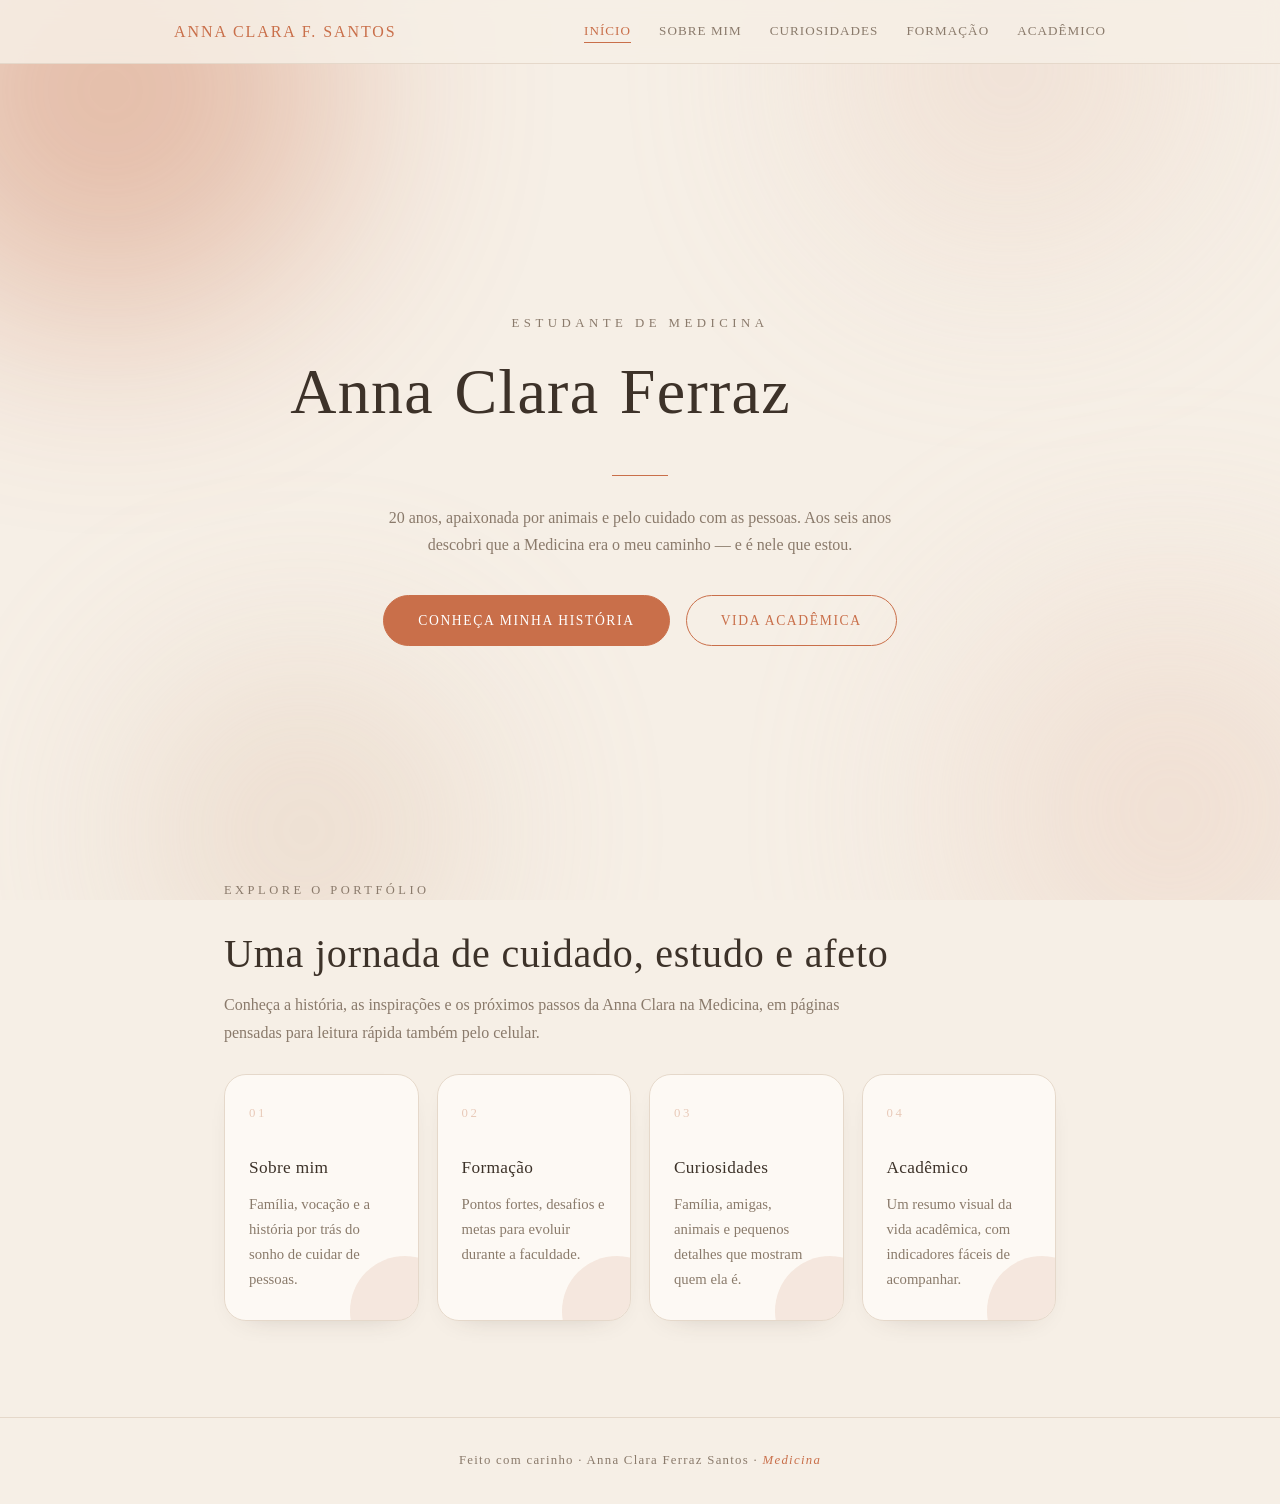
==== index.html @ c4f5bfd1 "." ====
<!DOCTYPE html>
<html lang="pt-BR">
<head>
  <meta charset="UTF-8">
  <meta name="viewport" content="width=device-width, initial-scale=1.0">
  <title>Anna Clara Ferraz Santos</title>
  <link rel="stylesheet" href="style.css">
</head>
<body>

  <header>
    <nav>
      <a href="index.html" class="logo">Anna Clara F. Santos</a>
      <button class="menu-toggle" aria-label="Abrir menu">☰</button>
      <ul class="nav-links">
        <li><a href="index.html" class="active">Início</a></li>
        <li><a href="sobre.html">Sobre mim</a></li>
        <li><a href="curiosidades.html">Curiosidades</a></li>
        <li><a href="formacao.html">Formação</a></li>
        <li><a href="academico.html">Acadêmico</a></li>
      </ul>
    </nav>
  </header>

  <main>
    <section class="hero">
      <p class="tag reveal">Estudante de Medicina</p>
      <h1 class="hero-name" data-text="Anna Clara Ferraz Santos"></h1>
      <div class="divider reveal"></div>
      <p class="reveal delay-1">
        20 anos, apaixonada por animais e pelo cuidado com as pessoas.
        Aos seis anos descobri que a Medicina era o meu caminho — e é nele que estou.
      </p>
      <div class="hero-btns reveal delay-2">
        <a href="sobre.html" class="btn btn-solid">Conheça minha história</a>
        <a href="academico.html" class="btn">Vida acadêmica</a>
      </div>
    </section>

    <section class="home-preview container reveal delay-3" aria-label="Destaques do portfólio">
      <p class="section-kicker">Explore o portfólio</p>
      <h2>Uma jornada de cuidado, estudo e afeto</h2>
      <p>
        Conheça a história, as inspirações e os próximos passos da Anna Clara na Medicina,
        em páginas pensadas para leitura rápida também pelo celular.
      </p>

      <div class="feature-grid">
        <a class="feature-card" href="sobre.html">
          <span class="num">01</span>
          <h3>Sobre mim</h3>
          <p>Família, vocação e a história por trás do sonho de cuidar de pessoas.</p>
        </a>
        <a class="feature-card" href="formacao.html">
          <span class="num">02</span>
          <h3>Formação</h3>
          <p>Pontos fortes, desafios e metas para evoluir durante a faculdade.</p>
        </a>
        <a class="feature-card" href="curiosidades.html">
          <span class="num">03</span>
          <h3>Curiosidades</h3>
          <p>Família, amigas, animais e pequenos detalhes que mostram quem ela é.</p>
        </a>
        <a class="feature-card" href="academico.html">
          <span class="num">04</span>
          <h3>Acadêmico</h3>
          <p>Um resumo visual da vida acadêmica, com indicadores fáceis de acompanhar.</p>
        </a>
      </div>
    </section>
  </main>

  <footer>
    <p>Feito com carinho · Anna Clara Ferraz Santos · <em>Medicina</em></p>
  </footer>

  <script src="script.js"></script>
</body>
</html>
---- style.css ----
/* ===== Reset & Base ===== */
* {
  margin: 0;
  padding: 0;
  box-sizing: border-box;
}

:root {
  --bg: #f6efe6;
  --surface: #fffdf9;
  --text: #3d3229;
  --text-light: #8a7a6b;
  --accent: #c96f4a;
  --accent-soft: #e8c9b8;
  --line: #e5d8ca;
  --shadow: 0 18px 45px -30px rgba(61, 50, 41, 0.55);
  --shadow-soft: 0 10px 30px -24px rgba(61, 50, 41, 0.45);
}

html {
  scroll-behavior: smooth;
}

body {
  font-family: "Georgia", "Times New Roman", serif;
  background: var(--bg);
  color: var(--text);
  line-height: 1.7;
}

h1, h2, h3 {
  font-weight: normal;
  letter-spacing: 0.02em;
}

a {
  color: inherit;
  text-decoration: none;
}

:focus-visible {
  outline: 2px solid var(--accent);
  outline-offset: 4px;
}

.container {
  max-width: 880px;
  margin: 0 auto;
  padding: 0 24px;
}

/* ===== Header / Nav ===== */
header {
  position: sticky;
  top: 0;
  background: rgba(246, 239, 230, 0.85);
  backdrop-filter: blur(10px);
  border-bottom: 1px solid var(--line);
  z-index: 10;
}

nav {
  display: flex;
  align-items: center;
  justify-content: space-between;
  gap: 22px;
  padding: 18px 24px;
  max-width: 980px;
  margin: 0 auto;
}

.logo {
  font-size: 1rem;
  color: var(--accent);
  letter-spacing: 0.12em;
  text-transform: uppercase;
}

nav ul {
  display: flex;
  gap: clamp(14px, 2.6vw, 28px);
  list-style: none;
  font-size: 0.82rem;
  letter-spacing: 0.08em;
  text-transform: uppercase;
}

nav ul a {
  color: var(--text-light);
  padding-bottom: 4px;
  border-bottom: 1px solid transparent;
  transition: color 0.25s, border-color 0.25s;
}

nav ul a:hover,
nav ul a.active {
  color: var(--accent);
  border-color: var(--accent);
}

/* Botão hambúrguer (só aparece no mobile) */
.menu-toggle {
  display: none;
  width: 44px;
  height: 44px;
  align-items: center;
  justify-content: center;
  background: rgba(255, 253, 249, 0.7);
  border: 1px solid var(--line);
  border-radius: 999px;
  font-size: 1.5rem;
  color: var(--accent);
  cursor: pointer;
  box-shadow: var(--shadow-soft);
}

/* ===== Hero (home) ===== */
.hero {
  min-height: calc(100vh - 70px);
  display: flex;
  flex-direction: column;
  justify-content: center;
  text-align: center;
  padding: 48px 24px;
}

/* Fundo decorativo global: manchas de cor nos cantos, fixo na rolagem */
.page-bg {
  position: fixed;
  inset: 0;
  z-index: -1;
  pointer-events: none;
  overflow: hidden;
}

.blob {
  position: absolute;
  border-radius: 50%;
  filter: blur(110px);
  opacity: 0.4;
}

.blob-1 {
  width: 460px;
  height: 460px;
  background: var(--accent);
  top: -140px;
  left: -120px;
  animation: drift-1 24s ease-in-out infinite alternate;
}

.blob-2 {
  width: 420px;
  height: 420px;
  background: var(--accent-soft);
  bottom: -120px;
  right: -100px;
  animation: drift-2 28s ease-in-out infinite alternate;
}

.blob-3 {
  width: 300px;
  height: 300px;
  background: #d9b8a0;
  bottom: -80px;
  left: 12%;
  animation: drift-3 32s ease-in-out infinite alternate;
}

.blob-4 {
  width: 340px;
  height: 340px;
  background: var(--accent-soft);
  top: -100px;
  right: 8%;
  animation: drift-2 36s ease-in-out infinite alternate-reverse;
}

@keyframes drift-1 {
  from { transform: translate(0, 0) scale(1); }
  to   { transform: translate(140px, 90px) scale(1.15); }
}

@keyframes drift-2 {
  from { transform: translate(0, 0) scale(1.1); }
  to   { transform: translate(-110px, -70px) scale(0.95); }
}

@keyframes drift-3 {
  from { transform: translate(0, 0) scale(0.9); }
  to   { transform: translate(-130px, 60px) scale(1.2); }
}

/* Nome surge letra por letra, saindo do blur */
.hero-name .char {
  display: inline-block;
  opacity: 0;
  filter: blur(12px);
  transform: translateY(20px);
  transition: opacity 0.6s ease, filter 0.7s ease, transform 0.7s cubic-bezier(0.22, 1, 0.36, 1);
}

.hero-name .char.on {
  opacity: 1;
  filter: blur(0);
  transform: none;
}

/* Espaços entre palavras precisam de largura */
.hero-name .char.space {
  width: 0.32em;
}

.hero .tag {
  font-size: 0.8rem;
  letter-spacing: 0.35em;
  text-transform: uppercase;
  color: var(--text-light);
  margin-bottom: 20px;
}

.hero h1 {
  font-size: clamp(2.4rem, 6vw, 4rem);
  line-height: 1.2;
  margin-bottom: 16px;
}

.hero h1 em {
  color: var(--accent);
  font-style: italic;
}

.hero p {
  max-width: 520px;
  margin: 0 auto 36px;
  color: var(--text-light);
}

/* Botões lado a lado no hero */
.hero-btns {
  display: flex;
  gap: 16px;
  justify-content: center;
  flex-wrap: wrap;
}

/* Divisor alinhado à esquerda (seções internas) */
.divider.left {
  margin-left: 0;
}

.divider {
  width: 56px;
  height: 1px;
  background: var(--accent);
  margin: 28px auto;
  opacity: 0.6;
}

/* ===== Home preview ===== */
.home-preview {
  padding: 20px 24px 96px;
  margin-top: -34px;
}

.section-kicker {
  font-size: 0.78rem;
  letter-spacing: 0.28em;
  text-transform: uppercase;
  color: var(--accent);
  margin-bottom: 12px;
}

.home-preview > h2,
.highlight-box h2 {
  font-size: clamp(1.8rem, 4vw, 2.5rem);
  line-height: 1.25;
  margin-bottom: 12px;
}

.home-preview > p,
.highlight-box > p {
  max-width: 640px;
  color: var(--text-light);
  margin-bottom: 28px;
}

.feature-grid {
  display: grid;
  grid-template-columns: repeat(4, 1fr);
  gap: 18px;
}

.feature-card {
  position: relative;
  min-height: 220px;
  padding: 28px 24px;
  background: rgba(255, 253, 249, 0.76);
  border: 1px solid var(--line);
  border-radius: 22px;
  box-shadow: var(--shadow-soft);
  overflow: hidden;
  transition: transform 0.28s ease, box-shadow 0.28s ease, border-color 0.28s ease;
}

.feature-card::after {
  content: "";
  position: absolute;
  width: 110px;
  height: 110px;
  right: -42px;
  bottom: -46px;
  border-radius: 50%;
  background: var(--accent-soft);
  opacity: 0.38;
  transition: transform 0.28s ease, opacity 0.28s ease;
}

.feature-card:hover {
  transform: translateY(-6px);
  border-color: var(--accent-soft);
  box-shadow: var(--shadow);
}

.feature-card:hover::after {
  opacity: 0.56;
  transform: scale(1.18);
}

.feature-card h3 {
  font-size: 1.08rem;
  margin: 28px 0 10px;
  color: var(--text);
}

.feature-card p {
  color: var(--text-light);
  font-size: 0.92rem;
}

/* ===== Botões ===== */
.btn {
  display: inline-block;
  padding: 13px 34px;
  font-size: 0.85rem;
  letter-spacing: 0.12em;
  text-transform: uppercase;
  border: 1px solid var(--accent);
  color: var(--accent);
  border-radius: 999px;
  transition: background 0.3s, color 0.3s, transform 0.25s ease, box-shadow 0.25s ease;
}

.btn:hover {
  transform: translateY(-2px);
  box-shadow: var(--shadow-soft);
}

.btn:hover {
  background: var(--accent);
  color: var(--bg);
}

.btn-solid {
  background: var(--accent);
  color: #fff;
}

.btn-solid:hover {
  background: #b25c39;
  border-color: #b25c39;
  color: #fff;
}

/* ===== Seções internas ===== */
.page {
  padding: 72px 0 96px;
}

.page-header {
  margin-bottom: 48px;
}

.page-header .tag {
  font-size: 0.78rem;
  letter-spacing: 0.3em;
  text-transform: uppercase;
  color: var(--text-light);
}

.page-header h1 {
  font-size: clamp(2rem, 5vw, 2.8rem);
  margin-top: 10px;
}

.page-header .divider {
  margin: 20px 0 0;
}

section.block {
  margin-bottom: 56px;
}

section.block h2 {
  font-size: 1.15rem;
  letter-spacing: 0.14em;
  text-transform: uppercase;
  color: var(--accent);
  margin-bottom: 16px;
}

section.block p {
  color: var(--text-light);
  margin-bottom: 14px;
}

section.block strong {
  color: var(--text);
  font-weight: normal;
}

/* ===== Layout Editorial - Sobre mim ===== */
.editorial-layout {
  display: grid;
  grid-template-columns: 1fr 420px;
  gap: 60px;
  align-items: start;
}

.editorial-texto {
  padding-right: 20px;
}

.editorial-texto h2 {
  font-size: 1.15rem;
  letter-spacing: 0.14em;
  text-transform: uppercase;
  color: var(--accent);
  margin-bottom: 28px;
  position: sticky;
  top: 100px;
}

.texto-bloco {
  margin-bottom: 36px;
  padding-left: 24px;
  border-left: 2px solid transparent;
  transition: border-color 0.4s ease, padding-left 0.4s ease;
  opacity: 0.6;
  transform: translateX(-8px);
  transition: opacity 0.4s ease, transform 0.4s ease, border-color 0.4s ease, padding-left 0.4s ease;
}

.texto-bloco.ativo {
  opacity: 1;
  transform: translateX(0);
  border-color: var(--accent);
  padding-left: 20px;
}

.texto-bloco p {
  color: var(--text-light);
  line-height: 1.8;
  font-size: 1rem;
}

.texto-bloco strong {
  color: var(--text);
  font-weight: 500;
  transition: color 0.3s ease;
}

.texto-bloco.ativo strong {
  color: var(--accent);
}

/* Coluna da imagem - sticky */
.editorial-imagem {
  position: sticky;
  top: 100px;
  height: fit-content;
}

.imagem-principal {
  position: relative;
  aspect-ratio: 4 / 5;
  border-radius: 16px;
  overflow: hidden;
  background: var(--surface);
  border: 1px solid var(--line);
  box-shadow:
    0 4px 24px -4px rgba(61, 50, 41, 0.1),
    0 1px 3px -1px rgba(61, 50, 41, 0.06);
  cursor: zoom-in;
}

.imagem-principal img {
  position: absolute;
  inset: 0;
  width: 100%;
  height: 100%;
  object-fit: cover;
  opacity: 0;
  transform: scale(1.05);
  transition:
    opacity 0.7s cubic-bezier(0.22, 1, 0.36, 1),
    transform 0.9s cubic-bezier(0.22, 1, 0.36, 1),
    filter 0.5s ease;
  filter: grayscale(15%) contrast(0.98);
}

.imagem-principal img.imagem-ativa {
  opacity: 1;
  transform: scale(1);
  filter: grayscale(0) contrast(1);
  z-index: 1;
}

/* Hover sutil na imagem principal */
.imagem-principal:hover img.imagem-ativa {
  transform: scale(1.02);
  filter: grayscale(0) contrast(1.02) brightness(1.02);
}

/* Legenda da imagem */
.imagem-legenda {
  position: absolute;
  bottom: 0;
  left: 0;
  right: 0;
  padding: 32px 24px 24px;
  background: linear-gradient(180deg, transparent, rgba(61, 50, 41, 0.85));
  color: #fff;
  opacity: 0;
  transform: translateY(12px);
  transition: opacity 0.4s ease, transform 0.4s ease;
}

.imagem-principal:hover .imagem-legenda {
  opacity: 1;
  transform: translateY(0);
}

.legenda-texto {
  display: block;
  font-family: "Georgia", serif;
  font-size: 1rem;
  letter-spacing: 0.01em;
  margin-bottom: 6px;
  font-weight: 400;
  opacity: 1;
  transform: translateY(0);
  transition: opacity 0.2s ease, transform 0.2s ease;
}

.legenda-dica {
  display: block;
  font-size: 0.65rem;
  letter-spacing: 0.15em;
  text-transform: uppercase;
  opacity: 0.7;
  font-family: system-ui, sans-serif;
}

/* Barra de progresso sutil */
.imagem-progresso {
  margin-top: 16px;
  height: 2px;
  background: var(--line);
  border-radius: 1px;
  overflow: hidden;
}

.progresso-barra {
  display: block;
  height: 100%;
  background: var(--accent);
  width: var(--progress);
  transition: width 0.7s cubic-bezier(0.22, 1, 0.36, 1);
  border-radius: 1px;
  transform-origin: left;
}

/* Responsivo editorial */
@media (max-width: 1024px) {
  .editorial-layout {
    grid-template-columns: 1fr;
    gap: 40px;
  }

  .editorial-texto {
    padding-right: 0;
    max-width: 100%;
  }

  .editorial-texto h2 {
    position: static;
    margin-bottom: 20px;
  }

  .editorial-imagem {
    position: static;
    max-width: 480px;
    margin: 0 auto;
  }

  .imagem-principal {
    aspect-ratio: 3 / 4;
  }
}

@media (max-width: 600px) {
  .editorial-imagem {
    max-width: 100%;
  }

  .imagem-principal {
    aspect-ratio: 4 / 5;
    border-radius: 12px;
  }

  .texto-bloco {
    padding-left: 16px;
    margin-bottom: 28px;
  }

  .texto-bloco.ativo {
    padding-left: 12px;
  }
}

/* ===== Lightbox ===== */
.lightbox {
  position: fixed;
  inset: 0;
  z-index: 1000;
  background: rgba(61, 50, 41, 0.95);
  backdrop-filter: blur(8px);
  display: flex;
  align-items: center;
  justify-content: center;
  padding: 24px;
  opacity: 0;
  visibility: hidden;
  transition: opacity 0.4s cubic-bezier(0.22, 1, 0.36, 1),
              visibility 0.4s;
}

.lightbox:not([hidden]) {
  opacity: 1;
  visibility: visible;
}

.lightbox-figura {
  max-width: 90vw;
  max-height: 85vh;
  transform: scale(0.92) translateY(20px);
  transition: transform 0.45s cubic-bezier(0.22, 1, 0.36, 1);
}

.lightbox:not([hidden]) .lightbox-figura {
  transform: scale(1) translateY(0);
}

.lightbox-figura img {
  max-width: 100%;
  max-height: 85vh;
  border-radius: 8px;
  box-shadow: 0 32px 64px -12px rgba(0, 0, 0, 0.4),
              0 0 0 1px rgba(255, 255, 255, 0.08);
}

.lightbox-legenda {
  text-align: center;
  color: #fff;
  margin-top: 16px;
  font-family: "Georgia", serif;
  font-size: 1rem;
  letter-spacing: 0.02em;
  opacity: 0;
  transform: translateY(10px);
  transition: opacity 0.3s ease 0.2s, transform 0.3s ease 0.2s;
}

.lightbox:not([hidden]) .lightbox-legenda {
  opacity: 1;
  transform: translateY(0);
}

.lightbox-contador {
  text-align: center;
  color: rgba(255, 255, 255, 0.5);
  font-size: 0.8rem;
  letter-spacing: 0.1em;
  text-transform: uppercase;
  margin-top: 8px;
  opacity: 0;
  transition: opacity 0.3s ease 0.3s;
}

.lightbox:not([hidden]) .lightbox-contador {
  opacity: 1;
}

/* Botões do lightbox */
.lightbox-fechar,
.lightbox-nav {
  position: absolute;
  background: rgba(255, 255, 255, 0.1);
  border: 1px solid rgba(255, 255, 255, 0.2);
  border-radius: 50%;
  width: 52px;
  height: 52px;
  display: flex;
  align-items: center;
  justify-content: center;
  color: #fff;
  cursor: pointer;
  transition: background 0.25s ease, border-color 0.25s ease, transform 0.2s ease;
  backdrop-filter: blur(4px);
}

.lightbox-fechar:hover,
.lightbox-nav:hover {
  background: rgba(255, 255, 255, 0.2);
  border-color: rgba(255, 255, 255, 0.4);
  transform: scale(1.08);
}

.lightbox-fechar:focus-visible,
.lightbox-nav:focus-visible {
  outline: 2px solid var(--accent);
  outline-offset: 3px;
}

.lightbox-fechar {
  top: 24px;
  right: 24px;
}

.lightbox-anterior {
  left: 24px;
  top: 50%;
  transform: translateY(-50%);
}

.lightbox-proxima {
  right: 24px;
  top: 50%;
  transform: translateY(-50%);
}

@media (max-width: 600px) {
  .lightbox-fechar {
    top: 12px;
    right: 12px;
    width: 44px;
    height: 44px;
  }

  .lightbox-anterior {
    left: 12px;
    width: 44px;
    height: 44px;
  }

  .lightbox-proxima {
    right: 12px;
    width: 44px;
    height: 44px;
  }
}

/* Animação de troca de imagem no lightbox */
.lightbox-figura.trocando img {
  opacity: 0;
  transform: scale(0.95);
  transition: opacity 0.2s ease, transform 0.2s ease;
}

.lightbox-figura.trocando.nova img {
  opacity: 1;
  transform: scale(1);
}

/* Respeita preferência de movimento reduzido */
@media (prefers-reduced-motion: reduce) {
  .galeria-item,
  .galeria-item img,
  .galeria-overlay,
  .galeria-legenda,
  .lightbox,
  .lightbox-figura,
  .lightbox-legenda,
  .lightbox-contador {
    animation: none !important;
    transition: none !important;
  }

  .galeria-item {
    opacity: 1;
    transform: none;
  }

  .lightbox-figura {
    transform: none;
  }
}

/* Cards simples */
.cards {
  display: grid;
  grid-template-columns: repeat(auto-fit, minmax(220px, 1fr));
  gap: 20px;
}

.card {
  background: rgba(255, 253, 249, 0.82);
  border: 1px solid var(--line);
  border-radius: 20px;
  padding: 28px 24px;
  box-shadow: var(--shadow-soft);
}

.card h3 {
  font-size: 1rem;
  margin-bottom: 8px;
  color: var(--text);
}

.card p {
  font-size: 0.92rem;
  color: var(--text-light);
  margin: 0;
}

.card .num,
.feature-card .num {
  font-size: 0.8rem;
  color: var(--accent-soft);
  letter-spacing: 0.2em;
  display: block;
  margin-bottom: 10px;
}

.story-cards .card {
  min-height: 190px;
}

.highlight-box {
  padding: 34px;
  background: linear-gradient(135deg, rgba(255, 253, 249, 0.86), rgba(232, 201, 184, 0.28));
  border: 1px solid var(--line);
  border-radius: 26px;
  box-shadow: var(--shadow-soft);
}

/* Lista de curiosidades */
.facts li {
  list-style: none;
  padding: 18px 0;
  border-bottom: 1px solid var(--line);
  color: var(--text-light);
}

.facts li strong {
  display: block;
  color: var(--text);
  margin-bottom: 4px;
}

.facts li:last-child {
  border-bottom: none;
}

/* Citação */
.quote {
  border-left: 2px solid var(--accent-soft);
  padding-left: 24px;
  font-style: italic;
  color: var(--text-light);
  margin: 40px 0;
}

.quote span {
  display: block;
  font-style: normal;
  font-size: 0.8rem;
  letter-spacing: 0.15em;
  text-transform: uppercase;
  margin-top: 12px;
  color: var(--accent);
}

/* ===== Footer ===== */
footer {
  border-top: 1px solid var(--line);
  padding: 32px 24px;
  text-align: center;
  font-size: 0.8rem;
  letter-spacing: 0.1em;
  color: var(--text-light);
}

footer em {
  color: var(--accent);
}

/* ===== Animações de entrada (reveal) ===== */
.reveal {
  opacity: 0;
  transform: translateY(24px);
  transition: opacity 0.7s ease, transform 0.7s ease;
}

.reveal.visible {
  opacity: 1;
  transform: none;
}

/* Atrasos escalonados */
.delay-1 { transition-delay: 0.15s; }
.delay-2 { transition-delay: 0.3s; }
.delay-3 { transition-delay: 0.45s; }

/* Respeita quem prefere menos movimento */
@media (prefers-reduced-motion: reduce) {
  .reveal {
    opacity: 1;
    transform: none;
    transition: none;
  }

  .blob {
    animation: none;
  }

  .hero-name .char {
    opacity: 1;
    filter: none;
    transform: none;
    transition: none;
  }
}

/* ===== Página Acadêmico ===== */
.stats-row {
  display: grid;
  grid-template-columns: repeat(auto-fit, minmax(180px, 1fr));
  gap: 20px;
}

.stat {
  text-align: center;
  padding: 32px 20px;
}

.stat-value {
  display: block;
  font-size: 2.4rem;
  color: var(--accent);
  line-height: 1.2;
}

.stat p {
  font-size: 0.8rem;
  letter-spacing: 0.15em;
  text-transform: uppercase;
  color: var(--text-light);
  margin-top: 6px;
}

.stat p.obs {
  text-transform: none;
  letter-spacing: normal;
  font-size: 0.75rem;
  opacity: 0.7;
}

.hint {
  font-size: 0.85rem;
  font-style: italic;
  color: var(--text-light);
  margin-bottom: 20px;
}

.grade-list {
  border-top: 1px solid var(--line);
}

.grade-item {
  display: grid;
  grid-template-columns: 1fr minmax(120px, 260px) 48px;
  align-items: center;
  gap: 18px;
  padding: 18px 0;
  border-bottom: 1px solid var(--line);
}

.grade-info strong {
  display: block;
  color: var(--text);
  font-weight: normal;
}

.grade-info span {
  font-size: 0.78rem;
  letter-spacing: 0.1em;
  text-transform: uppercase;
  color: var(--text-light);
}

.grade-bar {
  height: 6px;
  background: var(--accent-soft);
  overflow: hidden;
}

.grade-bar span {
  display: block;
  height: 100%;
  width: 0;
  background: var(--accent);
  transition: width 1.1s cubic-bezier(0.25, 1, 0.3, 1);
}

.grade-note {
  font-size: 1.05rem;
  color: var(--accent);
  text-align: right;
}

@media (max-width: 900px) {
  .feature-grid {
    grid-template-columns: repeat(2, 1fr);
  }
}

@media (max-width: 720px) {
  .hero {
    min-height: auto;
    padding: 86px 24px 72px;
  }

  .home-preview {
    margin-top: 0;
    padding-bottom: 72px;
  }

  .feature-grid {
    grid-template-columns: 1fr;
  }

  .feature-card {
    min-height: auto;
  }

  .highlight-box {
    padding: 26px 22px;
    border-radius: 20px;
  }
}

/* ===== Responsivo ===== */
@media (max-width: 600px) {
  nav {
    flex-direction: row;
    flex-wrap: wrap;
    gap: 14px;
  }

  .menu-toggle {
    display: flex;
  }

  .nav-links {
    display: none;
    width: 100%;
    flex-direction: column;
    align-items: stretch;
    gap: 10px;
    padding: 10px 0 14px;
  }

  .nav-links a {
    display: block;
    padding: 12px 16px;
    text-align: center;
    background: rgba(255, 253, 249, 0.72);
    border: 1px solid var(--line);
    border-radius: 999px;
  }

  .nav-links.open {
    display: flex;
  }

  nav ul.nav-links {
    gap: 10px;
  }

  .logo {
    max-width: calc(100% - 62px);
    line-height: 1.35;
  }

  .hero-btns .btn {
    width: 100%;
    max-width: 320px;
  }

  .page {
    padding: 54px 0 76px;
  }

  .page-header {
    margin-bottom: 36px;
  }

  footer {
    line-height: 1.7;
  }

  /* Barras empilham no mobile */
  .grade-item {
    grid-template-columns: 1fr auto;
    grid-template-areas:
      "info note"
      "bar bar";
  }

  .grade-info { grid-area: info; }
  .grade-note { grid-area: note; }
  .grade-bar { grid-area: bar; width: 100%; }
}
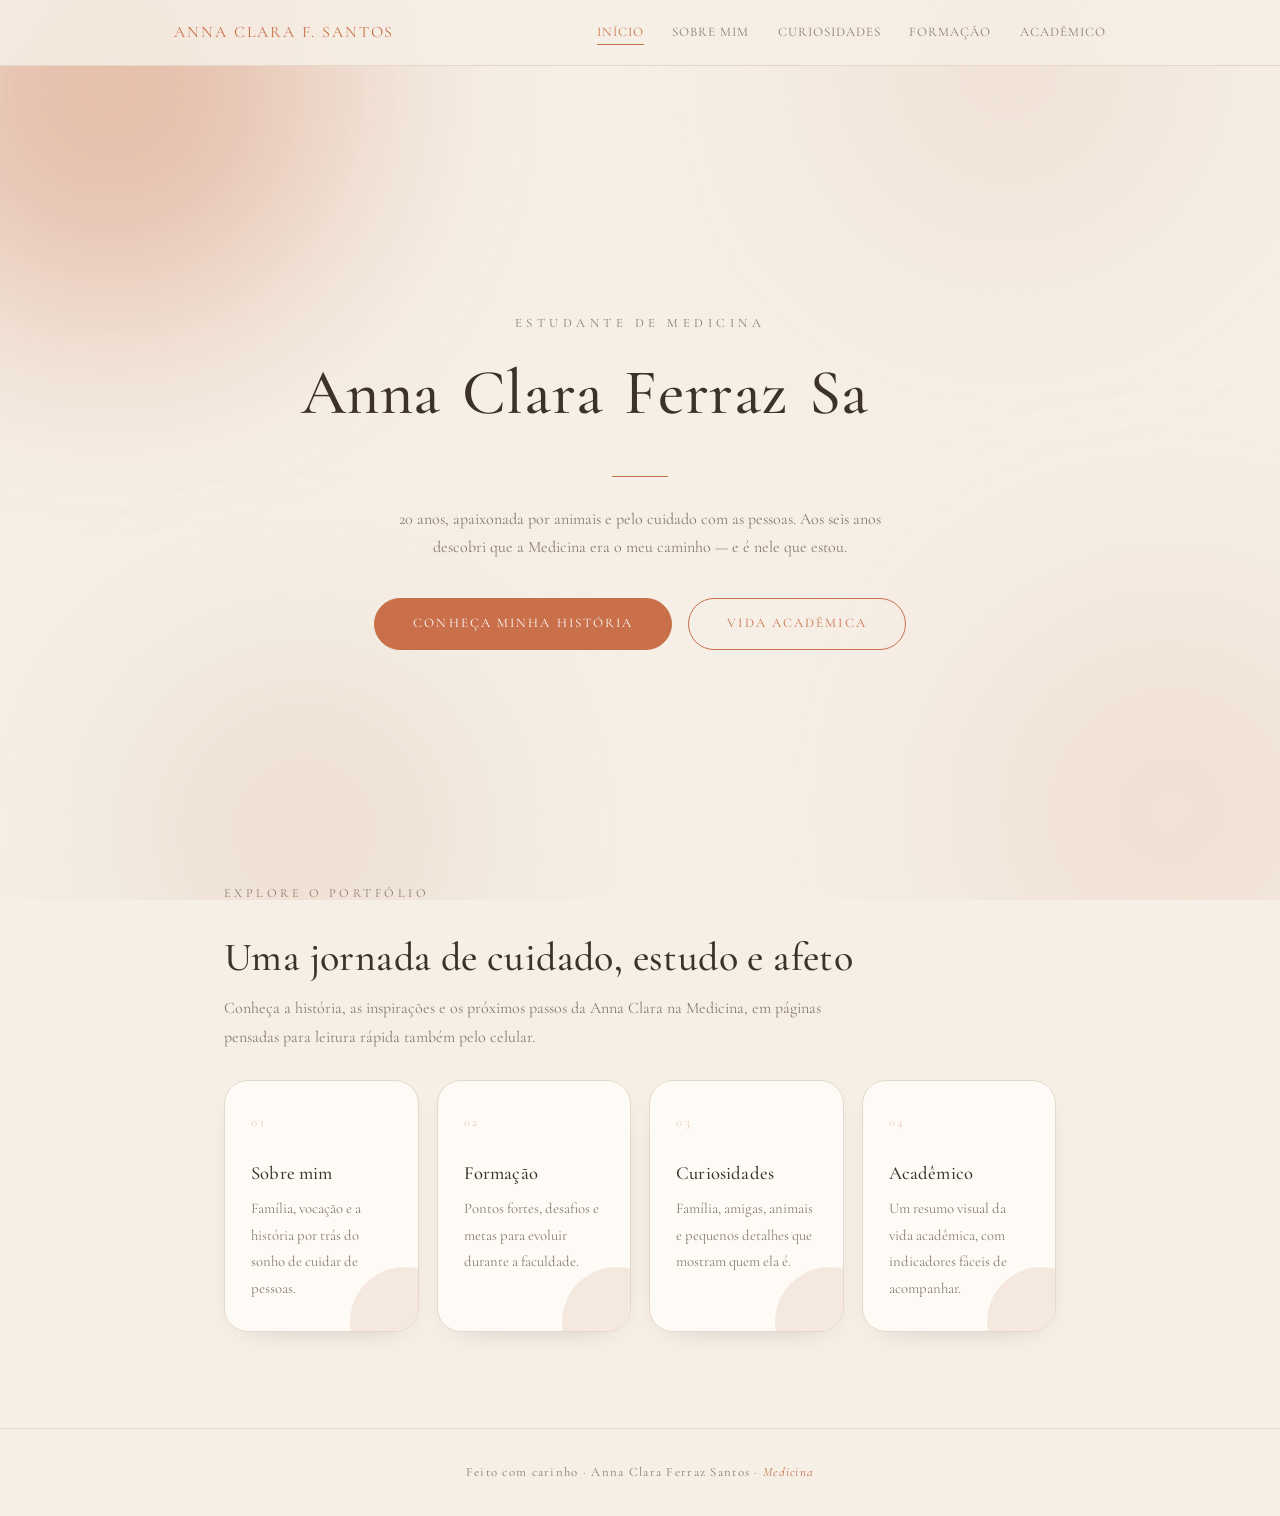
==== commit d2f74219: "style(p1): editorial typography, refined spacing/cards, lazy images, improved reduced motion" ====
--- a/index.html
+++ b/index.html
@@ -4,6 +4,9 @@
   <meta charset="UTF-8">
   <meta name="viewport" content="width=device-width, initial-scale=1.0">
   <title>Anna Clara Ferraz Santos</title>
+  <link rel="preconnect" href="https://fonts.googleapis.com">
+  <link rel="preconnect" href="https://fonts.gstatic.com" crossorigin>
+  <link href="https://fonts.googleapis.com/css2?family=Cormorant+Garamond:wght@400;500;600&family=Lora:wght@400;500&display=swap" rel="stylesheet">
   <link rel="stylesheet" href="style.css">
 </head>
 <body>
--- a/style.css
+++ b/style.css
@@ -22,15 +22,19 @@
 }
 
 body {
-  font-family: "Georgia", "Times New Roman", serif;
+  font-family: "Cormorant Garamond", "Lora", "Georgia", "Times New Roman", serif;
   background: var(--bg);
   color: var(--text);
-  line-height: 1.7;
+  line-height: 1.8;
+  -webkit-font-smoothing: antialiased;
+  -moz-osx-font-smoothing: grayscale;
 }
 
 h1, h2, h3 {
-  font-weight: normal;
-  letter-spacing: 0.02em;
+  font-family: "Cormorant Garamond", "Georgia", serif;
+  font-weight: 500;
+  letter-spacing: 0.01em;
+  line-height: 1.25;
 }
 
 a {
@@ -294,10 +298,10 @@
 .feature-card {
   position: relative;
   min-height: 220px;
-  padding: 28px 24px;
-  background: rgba(255, 253, 249, 0.76);
+  padding: 30px 26px;
+  background: rgba(255, 253, 249, 0.84);
   border: 1px solid var(--line);
-  border-radius: 22px;
+  border-radius: 24px;
   box-shadow: var(--shadow-soft);
   overflow: hidden;
   transition: transform 0.28s ease, box-shadow 0.28s ease, border-color 0.28s ease;
@@ -328,7 +332,7 @@
 }
 
 .feature-card h3 {
-  font-size: 1.08rem;
+  font-size: 1.16rem;
   margin: 28px 0 10px;
   color: var(--text);
 }
@@ -341,9 +345,9 @@
 /* ===== Botões ===== */
 .btn {
   display: inline-block;
-  padding: 13px 34px;
-  font-size: 0.85rem;
-  letter-spacing: 0.12em;
+  padding: 13px 38px;
+  font-size: 0.82rem;
+  letter-spacing: 0.16em;
   text-transform: uppercase;
   border: 1px solid var(--accent);
   color: var(--accent);
@@ -484,14 +488,19 @@
 .imagem-principal {
   position: relative;
   aspect-ratio: 4 / 5;
-  border-radius: 16px;
+  border-radius: 18px;
   overflow: hidden;
   background: var(--surface);
   border: 1px solid var(--line);
   box-shadow:
-    0 4px 24px -4px rgba(61, 50, 41, 0.1),
-    0 1px 3px -1px rgba(61, 50, 41, 0.06);
+    0 30px 60px -40px rgba(61, 50, 41, 0.7),
+    0 10px 40px -30px rgba(201, 111, 74, 0.25);
   cursor: zoom-in;
+}
+
+.imagem-principal:focus-visible {
+  outline: 2px solid var(--accent);
+  outline-offset: 4px;
 }
 
 .imagem-principal img {
@@ -610,8 +619,13 @@
 }
 
 @media (max-width: 600px) {
+  .editorial-layout {
+    gap: 28px;
+  }
+
   .editorial-imagem {
     max-width: 100%;
+    width: 100%;
   }
 
   .imagem-principal {
@@ -620,13 +634,126 @@
   }
 
   .texto-bloco {
-    padding-left: 16px;
-    margin-bottom: 28px;
+    padding-left: 14px;
+    margin-bottom: 24px;
+    opacity: 1;
+    transform: none;
   }
 
   .texto-bloco.ativo {
     padding-left: 12px;
   }
+
+  .imagem-legenda {
+    opacity: 1;
+    transform: none;
+  }
+}
+
+@media (max-width: 420px) {
+  .container {
+    padding: 0 18px;
+  }
+
+  nav {
+    padding: 14px 18px;
+  }
+
+  .logo {
+    font-size: 0.9rem;
+    letter-spacing: 0.12em;
+  }
+
+  .hero h1 {
+    font-size: 2.35rem;
+  }
+
+  .hero .tag,
+  .page-header .tag,
+  .section-kicker {
+    letter-spacing: 0.2em;
+  }
+
+  .card,
+  .feature-card {
+    padding: 24px 20px;
+    border-radius: 18px;
+  }
+}
+
+/* ===== Álbum - Sobre mim ===== */
+.album-section {
+  margin-top: 10px;
+}
+
+.album-header {
+  max-width: 620px;
+  margin-bottom: 28px;
+}
+
+.album-header h2 {
+  font-size: clamp(1.8rem, 4vw, 2.45rem);
+  line-height: 1.25;
+  margin-bottom: 10px;
+  color: var(--text);
+  text-transform: none;
+  letter-spacing: 0.02em;
+}
+
+.album-header p:last-child {
+  color: var(--text-light);
+}
+
+.photo-album {
+  display: grid;
+  grid-template-columns: repeat(4, 1fr);
+  grid-auto-rows: 180px;
+  gap: 16px;
+}
+
+.album-photo {
+  position: relative;
+  min-height: 180px;
+  border-radius: 24px;
+  overflow: hidden;
+  background: var(--surface);
+  border: 1px solid var(--line);
+  box-shadow: var(--shadow-soft);
+}
+
+.album-photo-large {
+  grid-column: span 2;
+  grid-row: span 2;
+}
+
+.album-photo-wide {
+  grid-column: span 2;
+}
+
+.album-photo img {
+  width: 100%;
+  height: 100%;
+  display: block;
+  object-fit: cover;
+  filter: saturate(0.95) contrast(0.98);
+  transform: scale(1.01);
+  transition: transform 0.35s ease, filter 0.35s ease;
+}
+
+.album-photo:hover img {
+  transform: scale(1.05);
+  filter: saturate(1.04) contrast(1.02);
+}
+
+.album-photo figcaption {
+  position: absolute;
+  left: 0;
+  right: 0;
+  bottom: 0;
+  padding: 34px 18px 16px;
+  color: #fff;
+  font-size: 0.9rem;
+  background: linear-gradient(180deg, transparent, rgba(61, 50, 41, 0.78));
 }
 
 /* ===== Lightbox ===== */
@@ -649,6 +776,10 @@
 .lightbox:not([hidden]) {
   opacity: 1;
   visibility: visible;
+}
+
+.lightbox[hidden] {
+  display: none;
 }
 
 .lightbox-figura {
@@ -932,7 +1063,7 @@
   }
 
   .blob {
-    animation: none;
+    animation: none !important;
   }
 
   .hero-name .char {
@@ -940,6 +1071,25 @@
     filter: none;
     transform: none;
     transition: none;
+  }
+
+  html {
+    scroll-behavior: auto;
+  }
+
+  .imagem-principal img,
+  .lightbox-figura,
+  .album-photo img,
+  .progresso-barra,
+  .feature-card,
+  .btn {
+    transition: none !important;
+  }
+
+  * {
+    animation-duration: 0.01ms !important;
+    animation-iteration-count: 1 !important;
+    transition-duration: 0.01ms !important;
   }
 }
 
@@ -1034,6 +1184,16 @@
   .feature-grid {
     grid-template-columns: repeat(2, 1fr);
   }
+
+  .photo-album {
+    grid-template-columns: repeat(2, 1fr);
+    grid-auto-rows: 220px;
+  }
+
+  .album-photo-large,
+  .album-photo-wide {
+    grid-column: span 2;
+  }
 }
 
 @media (max-width: 720px) {
@@ -1045,6 +1205,30 @@
   .home-preview {
     margin-top: 0;
     padding-bottom: 72px;
+  }
+
+  .photo-album {
+    grid-template-columns: 1fr;
+    grid-auto-rows: auto;
+    gap: 18px;
+  }
+
+  .album-photo,
+  .album-photo-large,
+  .album-photo-wide {
+    grid-column: auto;
+    grid-row: auto;
+    min-height: 0;
+    aspect-ratio: 4 / 5;
+    border-radius: 18px;
+  }
+
+  .album-photo-wide {
+    aspect-ratio: 4 / 3;
+  }
+
+  .album-photo figcaption {
+    padding: 42px 16px 16px;
   }
 
   .feature-grid {
@@ -1086,7 +1270,7 @@
     display: block;
     padding: 12px 16px;
     text-align: center;
-    background: rgba(255, 253, 249, 0.72);
+    background: rgba(255, 253, 249, 0.8);
     border: 1px solid var(--line);
     border-radius: 999px;
   }
@@ -1107,6 +1291,11 @@
   .hero-btns .btn {
     width: 100%;
     max-width: 320px;
+  }
+
+  .cards,
+  .stats-row {
+    grid-template-columns: 1fr;
   }
 
   .page {
